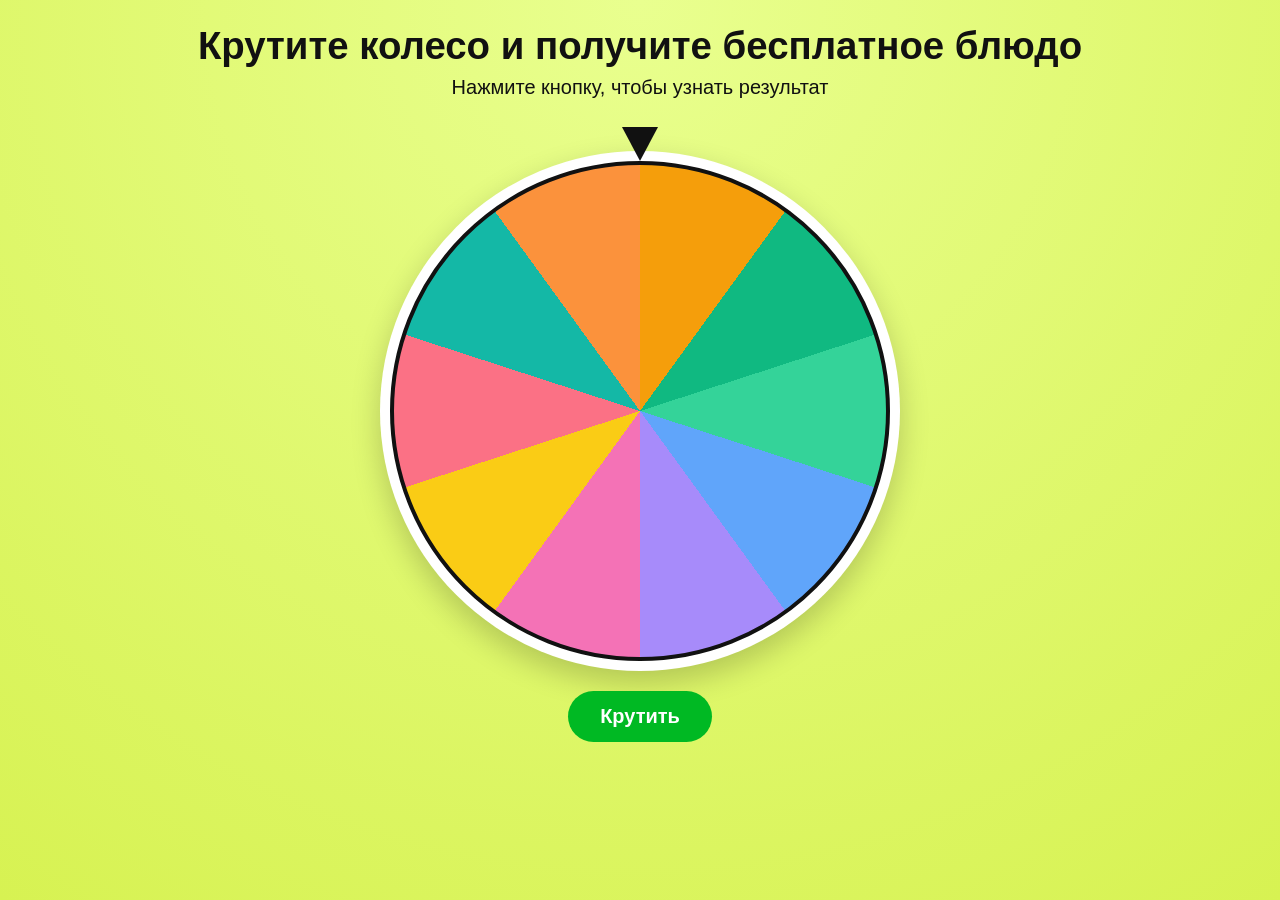
==== index.html @ 2bb1dfcd "Create single-page fortune wheel without phone step Made-with: Cursor" ====
<!DOCTYPE html>
<html lang="ru">
  <head>
    <meta charset="UTF-8" />
    <meta name="viewport" content="width=device-width, initial-scale=1.0" />
    <title>Колесо фортуны</title>
    <link rel="stylesheet" href="styles.css" />
  </head>
  <body>
    <main class="app">
      <h1>Крутите колесо и получите бесплатное блюдо</h1>
      <p class="subtitle">Нажмите кнопку, чтобы узнать результат</p>

      <section class="wheel-section">
        <div class="pointer" aria-hidden="true"></div>
        <div class="wheel-wrapper">
          <div id="wheel" class="wheel"></div>
        </div>
        <button id="spinButton" class="spin-button" type="button">
          Крутить
        </button>
      </section>

      <section id="resultCard" class="result hidden" aria-live="polite">
        <h2>Ваше блюдо:</h2>
        <p id="resultDish" class="dish-name"></p>
        <p id="resultRarity" class="rarity"></p>
      </section>
    </main>

    <script src="script.js"></script>
  </body>
</html>
---- styles.css ----
:root {
  --bg: #d7f252;
  --panel: #ffffff;
  --text: #111111;
  --accent: #00b923;
}

* {
  box-sizing: border-box;
}

body {
  margin: 0;
  min-height: 100vh;
  font-family: Arial, sans-serif;
  background: radial-gradient(circle at top, #e9ff8f, var(--bg));
  color: var(--text);
}

.app {
  max-width: 920px;
  margin: 0 auto;
  padding: 24px 16px 40px;
  text-align: center;
}

h1 {
  margin: 0 0 8px;
  font-size: clamp(24px, 3vw, 40px);
}

.subtitle {
  margin: 0 0 28px;
  font-size: clamp(15px, 2vw, 20px);
}

.wheel-section {
  position: relative;
}

.pointer {
  width: 0;
  height: 0;
  margin: 0 auto;
  border-left: 18px solid transparent;
  border-right: 18px solid transparent;
  border-top: 34px solid #111;
  position: relative;
  z-index: 2;
}

.wheel-wrapper {
  margin: -10px auto 0;
  width: min(80vw, 520px);
  height: min(80vw, 520px);
  border-radius: 50%;
  background: #fff;
  padding: 10px;
  box-shadow: 0 12px 30px rgba(0, 0, 0, 0.2);
}

.wheel {
  width: 100%;
  height: 100%;
  border-radius: 50%;
  border: 4px solid #111;
  transition: transform 5s cubic-bezier(0.2, 0.9, 0.2, 1);
  background: conic-gradient(
    #f59e0b 0deg 36deg,
    #10b981 36deg 72deg,
    #34d399 72deg 108deg,
    #60a5fa 108deg 144deg,
    #a78bfa 144deg 180deg,
    #f472b6 180deg 216deg,
    #facc15 216deg 252deg,
    #fb7185 252deg 288deg,
    #14b8a6 288deg 324deg,
    #fb923c 324deg 360deg
  );
}

.spin-button {
  margin-top: 20px;
  border: 0;
  border-radius: 999px;
  background: var(--accent);
  color: #fff;
  font-size: 20px;
  padding: 14px 32px;
  font-weight: 700;
  cursor: pointer;
}

.spin-button:disabled {
  opacity: 0.7;
  cursor: not-allowed;
}

.result {
  margin: 26px auto 0;
  max-width: 640px;
  background: var(--panel);
  border-radius: 18px;
  padding: 18px;
  box-shadow: 0 10px 24px rgba(0, 0, 0, 0.12);
}

.result h2 {
  margin: 0 0 6px;
}

.dish-name {
  margin: 0;
  font-size: clamp(18px, 2.2vw, 30px);
  font-weight: 700;
}

.rarity {
  margin: 8px 0 0;
  font-size: 16px;
}

.hidden {
  display: none;
}
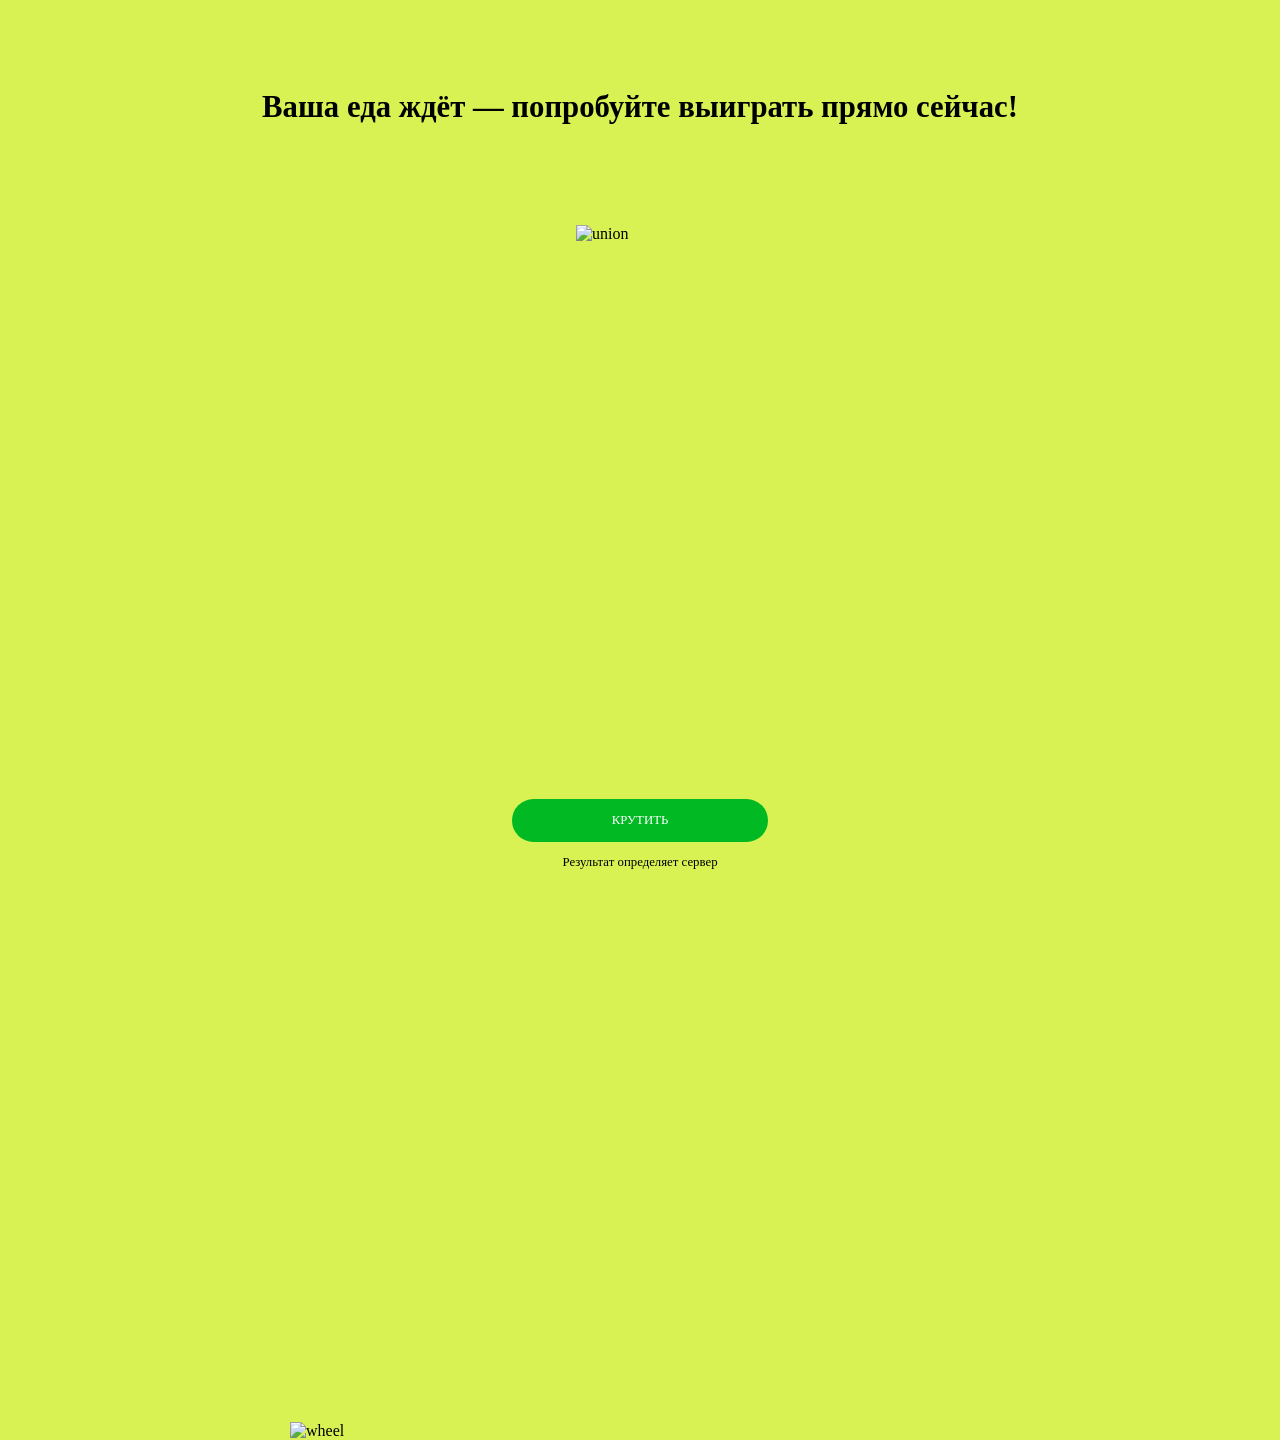
==== commit 2c6ed7ec: "Restore original wheel visuals and content Made-with: Cursor" ====
--- a/index.html
+++ b/index.html
@@ -1,32 +1,29 @@
 <!DOCTYPE html>
-<html lang="ru">
+<html lang="en">
   <head>
     <meta charset="UTF-8" />
     <meta name="viewport" content="width=device-width, initial-scale=1.0" />
-    <title>Колесо фортуны</title>
+    <title>Fortune</title>
     <link rel="stylesheet" href="styles.css" />
   </head>
-  <body>
-    <main class="app">
-      <h1>Крутите колесо и получите бесплатное блюдо</h1>
-      <p class="subtitle">Нажмите кнопку, чтобы узнать результат</p>
+  <body id="appRoot">
+    <section id="wheelScreen" class="screen screen-wheel">
+      <h2>Ваша еда ждёт — попробуйте выиграть прямо сейчас!</h2>
+      <img src="./img/wheel.webp" alt="wheel" class="wheel" id="wheel" />
+      <img src="./img/union.webp" alt="union" class="union" />
+      <input type="submit" value="КРУТИТЬ" id="spinButton" />
+      <p>Результат определяет сервер</p>
+      <div class="gradient"></div>
+    </section>
 
-      <section class="wheel-section">
-        <div class="pointer" aria-hidden="true"></div>
-        <div class="wheel-wrapper">
-          <div id="wheel" class="wheel"></div>
-        </div>
-        <button id="spinButton" class="spin-button" type="button">
-          Крутить
-        </button>
-      </section>
-
-      <section id="resultCard" class="result hidden" aria-live="polite">
-        <h2>Ваше блюдо:</h2>
-        <p id="resultDish" class="dish-name"></p>
-        <p id="resultRarity" class="rarity"></p>
-      </section>
-    </main>
+    <section id="resultScreen" class="screen screen-result hidden">
+      <h2 id="resultTitle">Ваше бесплатное блюдо: Паста с морепродуктами</h2>
+      <div class="bg"></div>
+      <img src="./img/1.webp" alt="img" class="food" id="resultFood" />
+      <img src="./img/message.webp" alt="message" class="message" />
+      <img src="./img/one.webp" alt="badge" class="badges" id="resultBadge" />
+      <div class="gradient result-gradient"></div>
+    </section>
 
     <script src="script.js"></script>
   </body>
--- a/styles.css
+++ b/styles.css
@@ -1,125 +1,295 @@
-:root {
-  --bg: #d7f252;
-  --panel: #ffffff;
-  --text: #111111;
-  --accent: #00b923;
-}
-
+@font-face {
+  font-family: "MuseoSansCyrl-500";
+  src: url("./font/MuseoSansCyrl-500.woff") format("woff");
+  font-weight: 500;
+  font-style: normal;
+  font-display: swap;
+}
+@font-face {
+  font-family: "MuseoSansCyrl-700";
+  src: url("./font/MuseoSansCyrl-700.woff") format("woff");
+  font-weight: 700;
+  font-style: normal;
+  font-display: swap;
+}
+@font-face {
+  font-family: "MuseoSansCyrl-900";
+  src: url("./font/MuseoSansCyrl-900.woff") format("woff");
+  font-weight: 900;
+  font-style: normal;
+  font-display: swap;
+}
 * {
+  margin: 0;
+  padding: 0;
   box-sizing: border-box;
-}
-
+  font-family: "MuseoSansCyrl-500";
+}
 body {
-  margin: 0;
-  min-height: 100vh;
-  font-family: Arial, sans-serif;
-  background: radial-gradient(circle at top, #e9ff8f, var(--bg));
-  color: var(--text);
-}
-
-.app {
-  max-width: 920px;
-  margin: 0 auto;
-  padding: 24px 16px 40px;
-  text-align: center;
-}
-
-h1 {
-  margin: 0 0 8px;
-  font-size: clamp(24px, 3vw, 40px);
-}
-
-.subtitle {
-  margin: 0 0 28px;
-  font-size: clamp(15px, 2vw, 20px);
-}
-
-.wheel-section {
-  position: relative;
-}
-
-.pointer {
-  width: 0;
-  height: 0;
-  margin: 0 auto;
-  border-left: 18px solid transparent;
-  border-right: 18px solid transparent;
-  border-top: 34px solid #111;
-  position: relative;
-  z-index: 2;
-}
-
-.wheel-wrapper {
-  margin: -10px auto 0;
-  width: min(80vw, 520px);
-  height: min(80vw, 520px);
-  border-radius: 50%;
-  background: #fff;
-  padding: 10px;
-  box-shadow: 0 12px 30px rgba(0, 0, 0, 0.2);
-}
-
-.wheel {
+  width: 100vw;
+  height: 100vh;
+  background-color: #d7f252;
+  background-image: none;
+  overflow: hidden;
+}
+h2 {
+  font-family: "MuseoSansCyrl-900";
+  font-size: 2.4vw;
+  font-weight: 900;
+  color: #000;
+}
+.screen {
   width: 100%;
   height: 100%;
-  border-radius: 50%;
-  border: 4px solid #111;
-  transition: transform 5s cubic-bezier(0.2, 0.9, 0.2, 1);
-  background: conic-gradient(
-    #f59e0b 0deg 36deg,
-    #10b981 36deg 72deg,
-    #34d399 72deg 108deg,
-    #60a5fa 108deg 144deg,
-    #a78bfa 144deg 180deg,
-    #f472b6 180deg 216deg,
-    #facc15 216deg 252deg,
-    #fb7185 252deg 288deg,
-    #14b8a6 288deg 324deg,
-    #fb923c 324deg 360deg
-  );
-}
-
-.spin-button {
-  margin-top: 20px;
-  border: 0;
-  border-radius: 999px;
-  background: var(--accent);
+  position: relative;
+}
+.hidden {
+  display: none !important;
+}
+
+/* Wheel screen (former index2) */
+.screen-wheel {
+  display: flex;
+  flex-direction: column;
+  align-items: center;
+  justify-content: space-around;
+}
+.screen-wheel .wheel {
+  width: 700px;
+  position: absolute;
+  bottom: -60%;
+  transition: transform 6s cubic-bezier(0.25, 0.46, 0.45, 0.94);
+}
+.screen-wheel .gradient {
+  width: 100%;
+  height: 20%;
+  position: absolute;
+  bottom: -10%;
+  background: linear-gradient(#d7f25200, #d7f252, #d7f252);
+  z-index: 10;
+}
+.screen-wheel .union {
+  width: 10%;
+  position: absolute;
+  top: 25%;
+  left: 50%;
+  transform: translateX(-50%);
+}
+.screen-wheel h2 {
+  position: absolute;
+  top: 10%;
+}
+.screen-wheel input[type="submit"] {
+  position: absolute;
+  bottom: 5%;
+  z-index: 100;
+  width: 20%;
+  margin-bottom: 1vw;
+  border: none;
+  outline: none;
+  border-radius: 10vw;
+  padding: 1.1vw 2vw;
+  background-color: #00b923;
+  font-family: "MuseoSansCyrl-500";
+  font-size: 1vw;
+  font-weight: 500;
   color: #fff;
-  font-size: 20px;
-  padding: 14px 32px;
-  font-weight: 700;
+  text-transform: uppercase;
+  transition: 0.3s ease-in-out;
+}
+.screen-wheel input[type="submit"]:hover {
   cursor: pointer;
-}
-
-.spin-button:disabled {
-  opacity: 0.7;
-  cursor: not-allowed;
-}
-
-.result {
-  margin: 26px auto 0;
-  max-width: 640px;
-  background: var(--panel);
-  border-radius: 18px;
-  padding: 18px;
-  box-shadow: 0 10px 24px rgba(0, 0, 0, 0.12);
-}
-
-.result h2 {
-  margin: 0 0 6px;
-}
-
-.dish-name {
-  margin: 0;
-  font-size: clamp(18px, 2.2vw, 30px);
-  font-weight: 700;
-}
-
-.rarity {
-  margin: 8px 0 0;
-  font-size: 16px;
-}
-
-.hidden {
-  display: none;
-}
+  scale: 1.01;
+}
+.screen-wheel input[type="submit"]:disabled {
+  opacity: 0.75;
+  cursor: default;
+}
+.screen-wheel p {
+  position: absolute;
+  top: 95%;
+  text-align: center;
+  z-index: 1000;
+  font-size: 1vw;
+}
+
+/* Result screen (former index3) */
+.screen-result {
+  display: flex;
+  flex-direction: column;
+  align-items: center;
+  justify-content: space-between;
+}
+.screen-result .gradient {
+  width: 100%;
+  height: 20%;
+  position: absolute;
+  bottom: -10%;
+  background: linear-gradient(#ffffff00, #ffffff, #ffffff);
+  z-index: 10;
+}
+.screen-result .food {
+  max-width: 320px;
+  position: relative;
+  top: -6vw;
+  animation: scale 0.7s ease-in-out;
+}
+@keyframes scale {
+  from {
+    scale: 0;
+  }
+  to {
+    scale: 100%;
+  }
+}
+.screen-result .bg {
+  background-image: url(./img/bg3.webp);
+  background-repeat: no-repeat;
+  background-size: cover;
+  background-position: center;
+  position: fixed;
+  top: -65vh;
+  left: -25vw;
+  width: 150vw;
+  height: 250vh;
+  z-index: -1;
+  animation: rotate 25s linear infinite;
+  transform-origin: center center;
+}
+@keyframes rotate {
+  from {
+    rotate: 0deg;
+  }
+  to {
+    rotate: 360deg;
+  }
+}
+.screen-result h2 {
+  width: 80%;
+  font-size: 2.2vw;
+  text-align: center;
+  position: relative;
+  top: 3vw;
+  z-index: 1;
+}
+.screen-result .message {
+  width: 13vw;
+  position: absolute;
+  top: 73%;
+  left: 30%;
+}
+.screen-result .badges {
+  width: 8vw;
+  position: absolute;
+  top: 29%;
+  left: 58%;
+  animation: badge 5s ease-in-out infinite;
+}
+@keyframes badge {
+  0% {
+    rotate: 0;
+  }
+  20% {
+    rotate: 4deg;
+  }
+  40% {
+    rotate: -4deg;
+  }
+  60% {
+    rotate: 4deg;
+  }
+  80% {
+    rotate: -4deg;
+  }
+  100% {
+    rotate: 0;
+  }
+}
+
+@media (max-width: 960px) {
+  .screen-wheel .wheel {
+    width: 80%;
+    bottom: 17%;
+  }
+  .screen-wheel p {
+    font-size: 2vw;
+  }
+  .screen-result .bg {
+    top: -70vh;
+    left: -30vw;
+  }
+  .screen-result .food {
+    width: 80%;
+    top: -20%;
+  }
+  .screen-result h2 {
+    font-size: 4vw;
+  }
+  .screen-result .message {
+    width: 30vw;
+    top: 70%;
+    left: 10%;
+  }
+  .screen-result .badges {
+    width: 15vw;
+    top: 37%;
+    left: 63%;
+  }
+}
+
+@media (max-width: 480px) {
+  .screen-wheel h2 {
+    top: 7%;
+    width: 90%;
+    font-size: 7vw;
+  }
+  .screen-wheel .wheel {
+    width: 200%;
+    bottom: -62%;
+  }
+  .screen-wheel .union {
+    width: 20%;
+    top: 30%;
+  }
+  .screen-wheel .gradient {
+    height: 40%;
+    bottom: 0;
+    background: linear-gradient(#d7f25200, #d7f252);
+  }
+  .screen-wheel input[type="submit"] {
+    bottom: 5%;
+    width: 90%;
+    padding: 5vw;
+    font-size: 5vw;
+  }
+  .screen-wheel p {
+    width: 95%;
+    top: 95%;
+    font-size: 4vw;
+  }
+
+  .screen-result h2 {
+    top: 7vh;
+    font-size: 6vw;
+  }
+  .screen-result .bg {
+    width: 300vw;
+    height: 200vh;
+    top: -40vh;
+    left: -100vw;
+  }
+  .screen-result .food {
+    top: -15%;
+    max-width: 75%;
+  }
+  .screen-result .message {
+    width: 40vw;
+    top: 80%;
+    left: 10%;
+  }
+  .screen-result .badges {
+    width: 27vw;
+    top: 35%;
+    left: 65%;
+  }
+}
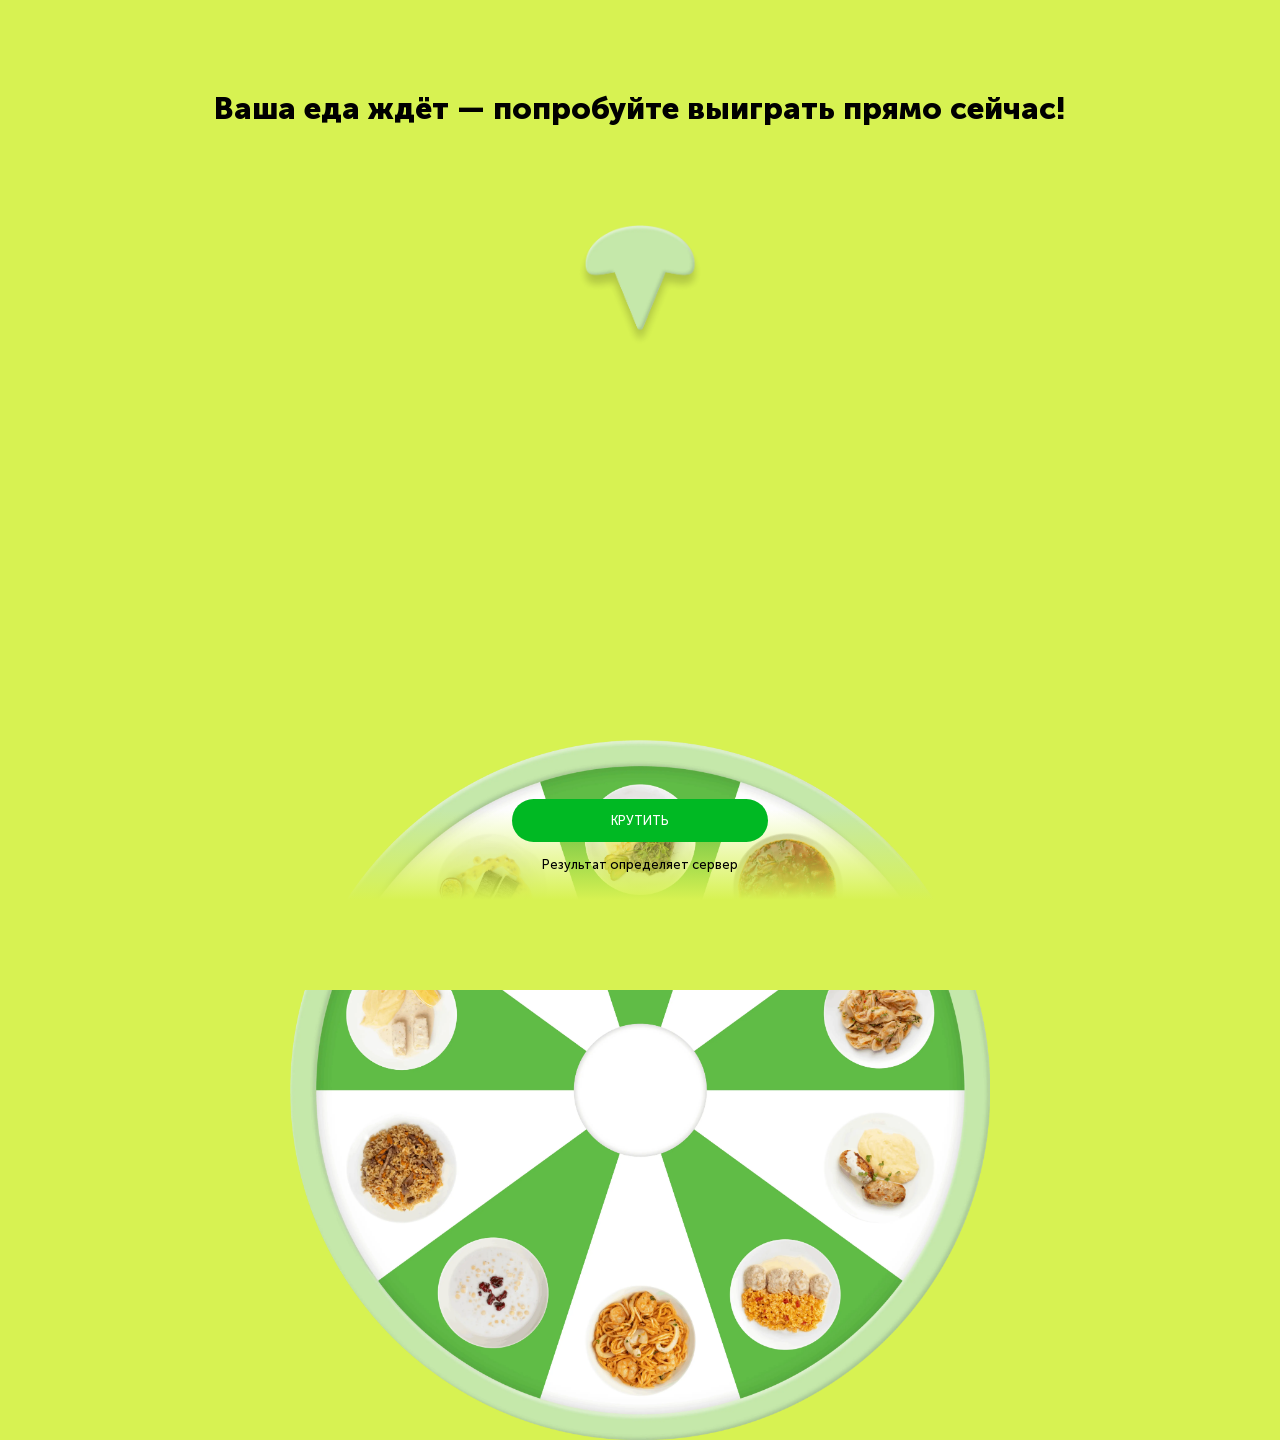
==== commit 28cbb769: "Use original gh-pages wheel/result code and remove data persistence Made-with: Cursor" ====
--- a/index.html
+++ b/index.html
@@ -1,30 +1,20 @@
 <!DOCTYPE html>
 <html lang="en">
-  <head>
-    <meta charset="UTF-8" />
-    <meta name="viewport" content="width=device-width, initial-scale=1.0" />
+<head>
+    <meta charset="UTF-8">
+    <meta name="viewport" content="width=device-width, initial-scale=1.0">
     <title>Fortune</title>
-    <link rel="stylesheet" href="styles.css" />
-  </head>
-  <body id="appRoot">
-    <section id="wheelScreen" class="screen screen-wheel">
-      <h2>Ваша еда ждёт — попробуйте выиграть прямо сейчас!</h2>
-      <img src="./img/wheel.webp" alt="wheel" class="wheel" id="wheel" />
-      <img src="./img/union.webp" alt="union" class="union" />
-      <input type="submit" value="КРУТИТЬ" id="spinButton" />
-      <p>Результат определяет сервер</p>
-      <div class="gradient"></div>
-    </section>
+    <link rel="stylesheet" href="style.css">
+    <link rel="stylesheet" href="style2.css">
+</head>
+<body>
+    <h2>Ваша еда ждёт — попробуйте выиграть прямо сейчас!</h2>
+    <img src="./img/wheel.webp" alt="wheel" class="wheel" id="wheel">
+    <img src="./img/union.webp" alt="union" class="union">
+    <input type="submit" value="КРУТИТЬ" id="spinButton">
+    <p>Результат определяет сервер</p>
+    <div class="gradient"></div>
+    <script src="script2.js"></script>
+</body>
 
-    <section id="resultScreen" class="screen screen-result hidden">
-      <h2 id="resultTitle">Ваше бесплатное блюдо: Паста с морепродуктами</h2>
-      <div class="bg"></div>
-      <img src="./img/1.webp" alt="img" class="food" id="resultFood" />
-      <img src="./img/message.webp" alt="message" class="message" />
-      <img src="./img/one.webp" alt="badge" class="badges" id="resultBadge" />
-      <div class="gradient result-gradient"></div>
-    </section>
-
-    <script src="script.js"></script>
-  </body>
 </html>
--- a/style.css
+++ b/style.css
@@ -0,0 +1,281 @@
+@font-face {
+  font-family: "MuseoSansCyrl-500";
+  src: url("./font/MuseoSansCyrl-500.woff") format("woff");
+  font-weight: 500;
+  font-style: normal;
+  font-display: swap;
+}
+@font-face {
+  font-family: "MuseoSansCyrl-700";
+  src: url("./font/MuseoSansCyrl-700.woff") format("woff");
+  font-weight: 700;
+  font-style: normal;
+  font-display: swap;
+}
+@font-face {
+  font-family: "MuseoSansCyrl-900";
+  src: url("./font/MuseoSansCyrl-900.woff") format("woff");
+  font-weight: 900;
+  font-style: normal;
+  font-display: swap;
+}
+* {
+  margin: 0;
+  padding: 0;
+  box-sizing: border-box;
+  font-family: "MuseoSansCyrl-500";
+}
+body {
+  width: 100vw;
+  height: 100vh;
+  background-color: #d7f252;
+  background-image: url(./img/bg.webp);
+  background-repeat: no-repeat;
+  background-size: cover;
+  background-position: center;
+  display: flex;
+  flex-direction: column;
+  align-items: center;
+  justify-content: center;
+  overflow: hidden;
+}
+h2 {
+  font-family: "MuseoSansCyrl-900";
+  font-size: 2.4vw;
+  font-weight: 900;
+  color: #000;
+  margin-bottom: 5vw;
+}
+.container {
+  width: 55vw;
+  height: 67vh;
+  background-color: #fff;
+  background-image: url(./img/container.webp);
+  background-repeat: no-repeat;
+  background-size: 95%;
+  background-position: right bottom;
+  border-radius: 2vw;
+  padding: 5vw;
+  position: relative;
+  top: -2.2vw;
+  overflow: hidden;
+}
+.text {
+  width: 100%;
+  height: 100%;
+  display: flex;
+  flex-direction: column;
+  align-items: flex-start;
+  justify-content: center;
+}
+p {
+  width: 50%;
+  font-family: "MuseoSansCyrl-500";
+  font-size: 1.35vw;
+  font-weight: 500;
+  color: #000;
+  margin-bottom: 1vw;
+  position: relative;
+  top: -2vw;
+  line-height: 1.5vw;
+}
+form {
+  width: 100%;
+  height: 30%;
+  display: flex;
+  flex-direction: column;
+  align-items: flex-start;
+  justify-content: center;
+  position: relative;
+  top: 1vw;
+}
+input[type="tel"] {
+  width: 43%;
+  margin-bottom: 1vw;
+  border: none;
+  outline: none;
+  border-radius: 10vw;
+  padding: 1.1vw 2vw;
+  background-color: #f3f3f3;
+  font-family: "MuseoSansCyrl-500";
+  font-size: 1vw;
+  font-weight: 500;
+  color: #000;
+  border: 0.1vw solid transparent;
+}
+input[type="submit"] {
+  width: 43%;
+  margin-bottom: 1vw;
+  border: none;
+  outline: none;
+  border-radius: 10vw;
+  padding: 1.1vw 2vw;
+  background-color: #00b923;
+  font-family: "MuseoSansCyrl-500";
+  font-size: 1vw;
+  font-weight: 500;
+  color: #fff;
+  text-transform: uppercase;
+  transition: 0.3s ease-in-out;
+}
+input[type="submit"]:hover {
+    cursor: pointer;
+    scale: 1.01;
+}
+a {
+  font-family: "MuseoSansCyrl-500";
+  font-size: 0.9vw;
+  font-weight: 500;
+  color: #a5a5a5;
+  margin-bottom: 0.8vw;
+  position: relative;
+  bottom: -5vw;
+  text-underline-offset: 0.3vw;
+}
+.hidden {
+  display: none;
+}
+.block {
+  display: block;
+}
+.form-input.error {
+  border: 0.1vw solid #ff000021;
+}
+.toast-container {
+  position: fixed;
+  top: 50%;
+  left: 50%;
+  transform: translate(-50%, -50%);
+  z-index: 100;
+}
+.toast {
+  background: white;
+  border-radius: 1vw;
+  padding: 1vw;
+  margin-bottom: 1vw;
+  box-shadow: 0 0 1vw rgba(0, 0, 0, 0.1);
+  transform: translateY(-100px);
+  opacity: 0;
+  transition: all 0.3s ease;
+  max-width: 400px;
+  font-family: "MuseoSansCyrl-500";
+  font-size: 0.9vw;
+  font-weight: 500;
+  color: #000;
+  text-align: center;
+}
+.toast.show {
+  transform: translateY(0);
+  opacity: 1;
+}
+.toast.error {
+  background: #000000;
+}
+.toast-title {
+  font-weight: 700;
+  color: #ffffff;
+  margin-bottom: 1vw;
+}
+.toast.error .toast-title {
+  color: #ffffff;
+}
+.toast-description {
+  color: #ffffff;
+}
+.toast.error .toast-description {
+  color: #ffffff;
+}
+@media (max-width: 960px) {
+  body {
+     background-image: none;
+  }
+    h2 {
+        font-size: 3vw;
+    }
+    .container {
+        background-image: url(./img/container-adaptive.webp);
+        background-size: cover;
+        background-position: 70% 70%;
+    }
+    .text {
+        width: 100%;
+        align-items: center;
+        text-align: center;
+        position: relative;
+        top: -10vw;
+    }
+    form {
+        width: 100%;
+        align-items: center;
+    }
+    p {
+        width: 70%;
+        font-size: 1.8vw;
+        line-height: 2vw;
+    }
+    a {
+        font-size: 1.3vw;
+    }
+    input[type="tel"],
+    input[type="submit"] {
+        width: 70%;
+        margin-bottom: 2vw;
+        padding: 2vw;
+        font-size: 2vw;
+    }
+    .toast {
+        font-size: 1.5vw;
+    }
+}
+@media (max-width: 480px) {
+    body {
+      background-image: none;
+    }
+    h2 {
+        width: 80%;
+        font-size: 7vw;
+        text-align: center;
+        margin-bottom: 10vw;
+    }
+    .container {
+        width: 80vw;
+        height: 75vh;
+        background-image: url(./img/container-adaptive.webp);
+        background-position: 70% 70%;
+        padding: 5vw;
+    }
+    .text {
+        width: 100%;
+        align-items: center;
+        text-align: left;
+        position: relative;
+        top: -15vw;
+    }
+    form {
+        width: 100%;
+        align-items: center;
+    }
+    p {
+        width: 90%;
+        font-size: 4vw;
+        line-height: 4vw;
+        top: -6vw;
+    }
+    a {
+        width: 50%;
+        font-size: 3vw;
+        text-align: center;
+        margin-bottom: 2vw;
+    }
+    input[type="tel"],
+    input[type="submit"] {
+        width: 95%;
+        margin-bottom: 4vw;
+        padding: 4vw;
+        font-size: 3.5vw;
+    }
+    .toast {
+        width: 90vw;
+        font-size: 5vw;
+    }
+}
--- a/style2.css
+++ b/style2.css
@@ -0,0 +1,90 @@
+body {
+  background-color: #d7f252;
+  background-image: none;
+  overflow: hidden !important;
+  width: 100vw;
+  height: 100vh;
+  display: flex;
+  flex-direction: column;
+  align-items: center;
+  justify-content: space-around;
+}
+.wheel {
+  width: 700px;
+  position: absolute;
+  bottom: -60%;
+  transition: transform 6s cubic-bezier(0.25, 0.46, 0.45, 0.94);
+}
+.gradient {
+  width: 100%;
+  height: 20%;
+  position: absolute;
+  bottom: -10%;
+  background: linear-gradient(#d7f25200, #d7f252, #d7f252);
+  z-index: 10;
+}
+.union {
+  width: 10%;
+  position: absolute;
+  top: 25%;
+  left: 50%;
+  transform: translateX(-50%);
+}
+h2 {
+  position: absolute;
+  top: 10%;
+}
+input[type="submit"] {
+  position: absolute;
+  bottom: 5%;
+  z-index: 100;
+  width: 20%;
+}
+p {
+  position: absolute;
+  top: 95%;
+  text-align: center;
+  z-index: 1000;
+  font-size: 1vw;
+}
+@media (max-width: 960px) {
+  .wheel {
+    width: 80%;
+    bottom: 17%;
+  }
+  p {
+  font-size: 2vw;
+}
+}
+@media (max-width: 480px) {
+  h2 {
+    top: 7%;
+    width: 90%;
+    font-size: 7vw;
+  }
+  .wheel {
+    width: 200%;
+    bottom: -62%;
+  }
+  .union {
+    width: 20%;
+    top: 30%;
+  }
+  .gradient {
+    height: 40%;
+    bottom: 0;
+    background: linear-gradient(#d7f25200, #d7f252);
+  }
+  input[type="submit"] {
+    bottom: 5%;
+    width: 90%;
+    padding: 5vw;
+    font-size: 5vw;
+  }
+  p {
+    width: 95%;
+    top: 95%;
+    font-size: 4vw;
+  }
+
+}
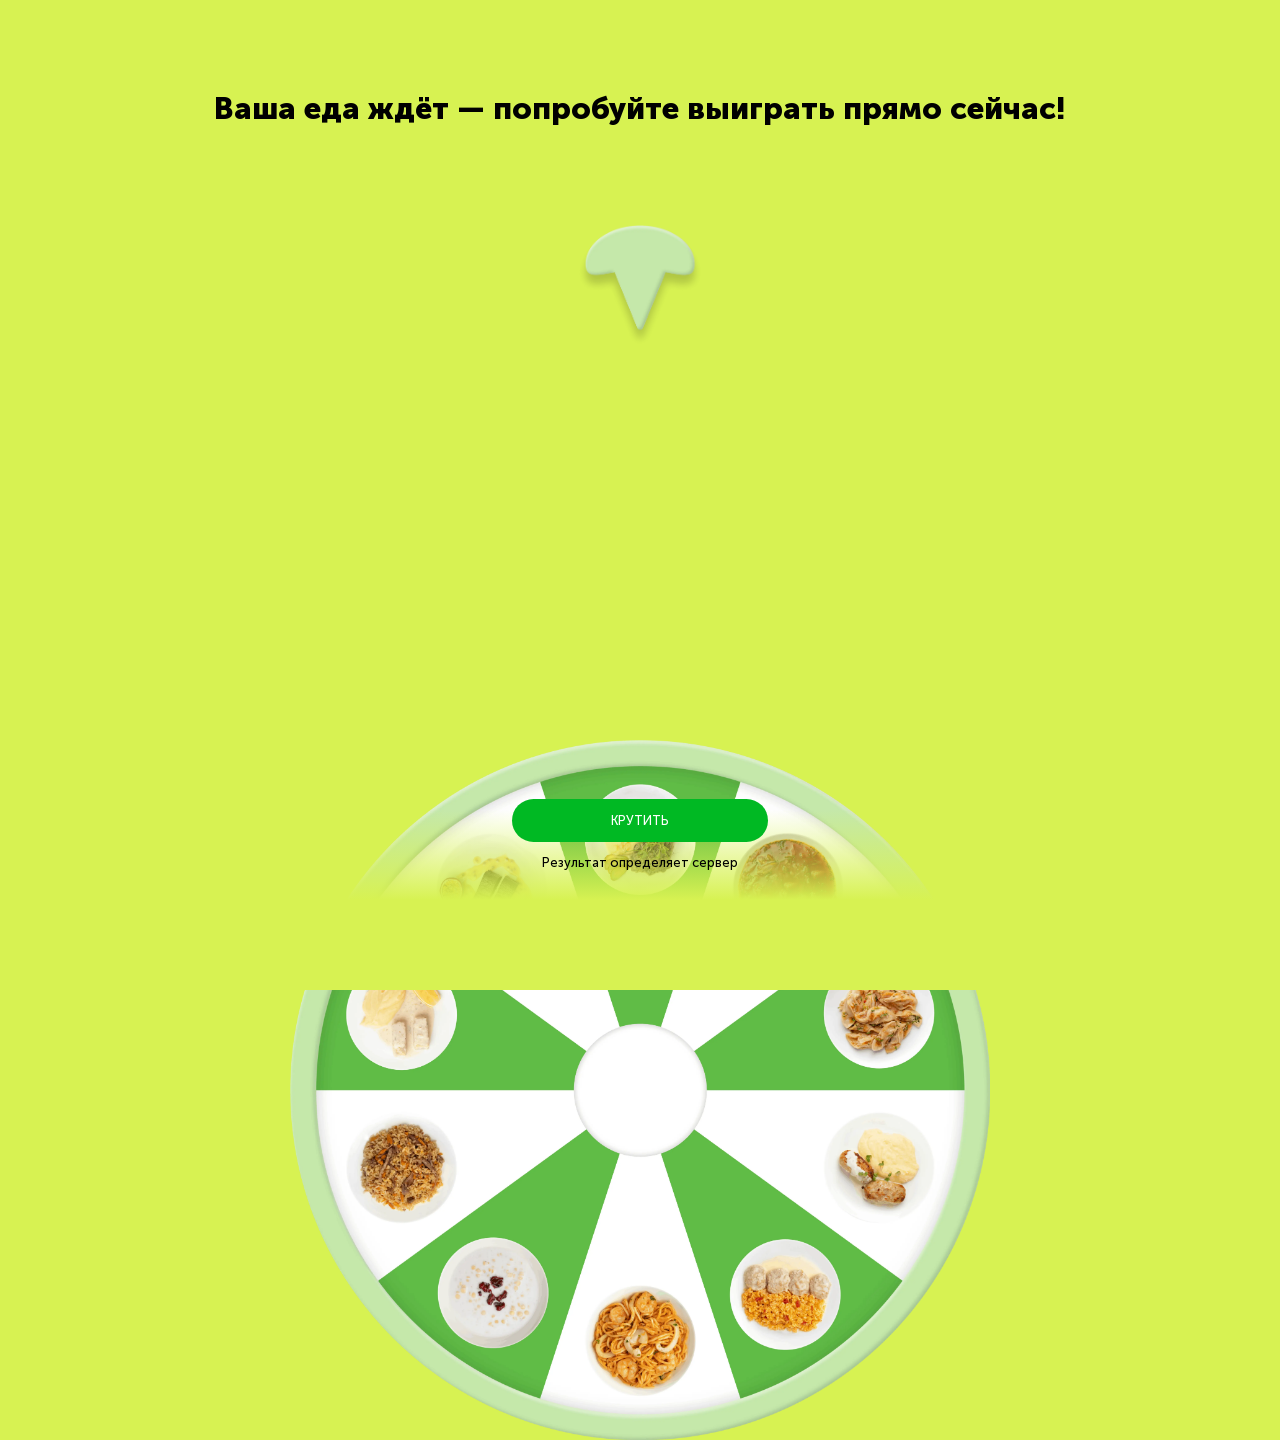
==== commit 434104a0: "Merge project into single HTML CSS and JS Made-with: Cursor" ====
--- a/index.html
+++ b/index.html
@@ -5,16 +5,27 @@
     <meta name="viewport" content="width=device-width, initial-scale=1.0">
     <title>Fortune</title>
     <link rel="stylesheet" href="style.css">
-    <link rel="stylesheet" href="style2.css">
 </head>
 <body>
-    <h2>Ваша еда ждёт — попробуйте выиграть прямо сейчас!</h2>
-    <img src="./img/wheel.webp" alt="wheel" class="wheel" id="wheel">
-    <img src="./img/union.webp" alt="union" class="union">
-    <input type="submit" value="КРУТИТЬ" id="spinButton">
-    <p>Результат определяет сервер</p>
-    <div class="gradient"></div>
-    <script src="script2.js"></script>
+    <section id="wheelScreen" class="screen wheel-screen">
+      <h2>Ваша еда ждёт — попробуйте выиграть прямо сейчас!</h2>
+      <img src="./img/wheel.webp" alt="wheel" class="wheel" id="wheel">
+      <img src="./img/union.webp" alt="union" class="union">
+      <input type="submit" value="КРУТИТЬ" id="spinButton">
+      <p>Результат определяет сервер</p>
+      <div class="gradient"></div>
+    </section>
+
+    <section id="resultScreen" class="screen result-screen hidden">
+      <h2 id="resultTitle">Ваше бесплатное блюдо: Паста с морепродуктами</h2>
+      <div class="bg"></div>
+      <img src="./img/1.webp" alt="img" class="food" id="resultFood">
+      <img src="./img/message.webp" alt="message" class="message">
+      <img src="./img/one.webp" alt="badge" class="badges" id="resultBadge">
+      <div class="gradient"></div>
+    </section>
+
+    <script src="script.js"></script>
 </body>
 
 </html>
--- a/style.css
+++ b/style.css
@@ -29,82 +29,60 @@
   width: 100vw;
   height: 100vh;
   background-color: #d7f252;
-  background-image: url(./img/bg.webp);
-  background-repeat: no-repeat;
-  background-size: cover;
-  background-position: center;
+  background-image: none;
+  overflow: hidden;
+}
+.screen {
+  width: 100%;
+  height: 100%;
+  position: relative;
+}
+.hidden {
+  display: none !important;
+}
+
+.wheel-screen {
   display: flex;
   flex-direction: column;
   align-items: center;
-  justify-content: center;
-  overflow: hidden;
-}
-h2 {
+  justify-content: space-around;
+}
+.wheel-screen .wheel {
+  width: 700px;
+  position: absolute;
+  bottom: -60%;
+  transition: transform 6s cubic-bezier(0.25, 0.46, 0.45, 0.94);
+}
+.wheel-screen .gradient {
+  width: 100%;
+  height: 20%;
+  position: absolute;
+  bottom: -10%;
+  background: linear-gradient(#d7f25200, #d7f252, #d7f252);
+  z-index: 10;
+}
+.wheel-screen .union {
+  width: 10%;
+  position: absolute;
+  top: 25%;
+  left: 50%;
+  transform: translateX(-50%);
+}
+.wheel-screen h2 {
+  width: auto;
   font-family: "MuseoSansCyrl-900";
   font-size: 2.4vw;
   font-weight: 900;
   color: #000;
-  margin-bottom: 5vw;
-}
-.container {
-  width: 55vw;
-  height: 67vh;
-  background-color: #fff;
-  background-image: url(./img/container.webp);
-  background-repeat: no-repeat;
-  background-size: 95%;
-  background-position: right bottom;
-  border-radius: 2vw;
-  padding: 5vw;
-  position: relative;
-  top: -2.2vw;
-  overflow: hidden;
-}
-.text {
-  width: 100%;
-  height: 100%;
-  display: flex;
-  flex-direction: column;
-  align-items: flex-start;
-  justify-content: center;
-}
-p {
-  width: 50%;
-  font-family: "MuseoSansCyrl-500";
-  font-size: 1.35vw;
-  font-weight: 500;
-  color: #000;
-  margin-bottom: 1vw;
-  position: relative;
-  top: -2vw;
-  line-height: 1.5vw;
-}
-form {
-  width: 100%;
-  height: 30%;
-  display: flex;
-  flex-direction: column;
-  align-items: flex-start;
-  justify-content: center;
-  position: relative;
-  top: 1vw;
-}
-input[type="tel"] {
-  width: 43%;
-  margin-bottom: 1vw;
-  border: none;
-  outline: none;
-  border-radius: 10vw;
-  padding: 1.1vw 2vw;
-  background-color: #f3f3f3;
-  font-family: "MuseoSansCyrl-500";
-  font-size: 1vw;
-  font-weight: 500;
-  color: #000;
-  border: 0.1vw solid transparent;
-}
-input[type="submit"] {
-  width: 43%;
+  margin-bottom: 0;
+  position: absolute;
+  top: 10%;
+}
+.wheel-screen input[type="submit"] {
+  position: absolute;
+  bottom: 5%;
+  z-index: 100;
+  width: 20%;
   margin-bottom: 1vw;
   border: none;
   outline: none;
@@ -116,166 +94,202 @@
   font-weight: 500;
   color: #fff;
   text-transform: uppercase;
-  transition: 0.3s ease-in-out;
-}
-input[type="submit"]:hover {
-    cursor: pointer;
-    scale: 1.01;
-}
-a {
-  font-family: "MuseoSansCyrl-500";
-  font-size: 0.9vw;
-  font-weight: 500;
-  color: #a5a5a5;
-  margin-bottom: 0.8vw;
+  transition: .3s ease-in-out;
+}
+.wheel-screen input[type="submit"]:hover {
+  cursor: pointer;
+  scale: 1.01;
+}
+.wheel-screen p {
+  width: auto;
+  position: absolute;
+  top: 95%;
+  text-align: center;
+  z-index: 1000;
+  font-size: 1vw;
+  color: #000;
+}
+
+.result-screen {
+  display: flex;
+  flex-direction: column;
+  align-items: center;
+  justify-content: space-between;
+}
+.result-screen .gradient {
+  width: 100%;
+  height: 20%;
+  position: absolute;
+  bottom: -10%;
+  background: linear-gradient(#ffffff00, #FFFFFF, #FFFFFF);
+  z-index: 10;
+}
+.result-screen .food {
+  max-width: 320px;
   position: relative;
-  bottom: -5vw;
-  text-underline-offset: 0.3vw;
-}
-.hidden {
-  display: none;
-}
-.block {
-  display: block;
-}
-.form-input.error {
-  border: 0.1vw solid #ff000021;
-}
-.toast-container {
+  top: -6vw;
+  animation: scale .7s ease-in-out;
+}
+@keyframes scale {
+  from {
+    scale: 0;
+  }
+  to {
+    scale: 100%;
+  }
+}
+.result-screen .bg {
+  background-image: url(./img/bg3.webp);
+  background-repeat: no-repeat;
+  background-size: cover;
+  background-position: center;
   position: fixed;
-  top: 50%;
-  left: 50%;
-  transform: translate(-50%, -50%);
-  z-index: 100;
-}
-.toast {
-  background: white;
-  border-radius: 1vw;
-  padding: 1vw;
-  margin-bottom: 1vw;
-  box-shadow: 0 0 1vw rgba(0, 0, 0, 0.1);
-  transform: translateY(-100px);
-  opacity: 0;
-  transition: all 0.3s ease;
-  max-width: 400px;
-  font-family: "MuseoSansCyrl-500";
-  font-size: 0.9vw;
-  font-weight: 500;
+  top: -65vh;
+  left: -25vw;
+  width: 150vw;
+  height: 250vh;
+  z-index: -1;
+  animation: rotate 25s linear infinite;
+  transform-origin: center center;
+}
+@keyframes rotate {
+  from {
+    rotate: 0deg;
+  }
+  to {
+    rotate: 360deg;
+  }
+}
+.result-screen h2 {
+  width: 80%;
+  font-family: "MuseoSansCyrl-900";
+  font-size: 2.2vw;
+  font-weight: 900;
   color: #000;
   text-align: center;
-}
-.toast.show {
-  transform: translateY(0);
-  opacity: 1;
-}
-.toast.error {
-  background: #000000;
-}
-.toast-title {
-  font-weight: 700;
-  color: #ffffff;
-  margin-bottom: 1vw;
-}
-.toast.error .toast-title {
-  color: #ffffff;
-}
-.toast-description {
-  color: #ffffff;
-}
-.toast.error .toast-description {
-  color: #ffffff;
-}
+  position: relative;
+  top: 3vw;
+  z-index: 1;
+  margin-bottom: 0;
+}
+.result-screen .message {
+  width: 13vw;
+  position: absolute;
+  top: 73%;
+  left: 30%;
+}
+.result-screen .badges {
+  width: 8vw;
+  position: absolute;
+  top: 29%;
+  left: 58%;
+  animation: badge 5s ease-in-out infinite;
+}
+@keyframes badge {
+  0% {
+    rotate: 0;
+  }
+  20% {
+    rotate: 4deg;
+  }
+  40% {
+    rotate: -4deg;
+  }
+  60% {
+    rotate: 4deg;
+  }
+  80% {
+    rotate: -4deg;
+  }
+  100% {
+    rotate: 0;
+  }
+}
+
 @media (max-width: 960px) {
-  body {
-     background-image: none;
-  }
-    h2 {
-        font-size: 3vw;
-    }
-    .container {
-        background-image: url(./img/container-adaptive.webp);
-        background-size: cover;
-        background-position: 70% 70%;
-    }
-    .text {
-        width: 100%;
-        align-items: center;
-        text-align: center;
-        position: relative;
-        top: -10vw;
-    }
-    form {
-        width: 100%;
-        align-items: center;
-    }
-    p {
-        width: 70%;
-        font-size: 1.8vw;
-        line-height: 2vw;
-    }
-    a {
-        font-size: 1.3vw;
-    }
-    input[type="tel"],
-    input[type="submit"] {
-        width: 70%;
-        margin-bottom: 2vw;
-        padding: 2vw;
-        font-size: 2vw;
-    }
-    .toast {
-        font-size: 1.5vw;
-    }
+  .wheel-screen .wheel {
+    width: 80%;
+    bottom: 17%;
+  }
+  .wheel-screen p {
+    font-size: 2vw;
+  }
+
+  .result-screen .bg {
+    top: -70vh;
+    left: -30vw;
+  }
+  .result-screen .food {
+    width: 80%;
+    top: -20%;
+  }
+  .result-screen h2 {
+    font-size: 4vw;
+  }
+  .result-screen .message {
+    width: 30vw;
+    top: 70%;
+    left: 10%;
+  }
+  .result-screen .badges {
+    width: 15vw;
+    top: 37%;
+    left: 63%;
+  }
 }
 @media (max-width: 480px) {
-    body {
-      background-image: none;
-    }
-    h2 {
-        width: 80%;
-        font-size: 7vw;
-        text-align: center;
-        margin-bottom: 10vw;
-    }
-    .container {
-        width: 80vw;
-        height: 75vh;
-        background-image: url(./img/container-adaptive.webp);
-        background-position: 70% 70%;
-        padding: 5vw;
-    }
-    .text {
-        width: 100%;
-        align-items: center;
-        text-align: left;
-        position: relative;
-        top: -15vw;
-    }
-    form {
-        width: 100%;
-        align-items: center;
-    }
-    p {
-        width: 90%;
-        font-size: 4vw;
-        line-height: 4vw;
-        top: -6vw;
-    }
-    a {
-        width: 50%;
-        font-size: 3vw;
-        text-align: center;
-        margin-bottom: 2vw;
-    }
-    input[type="tel"],
-    input[type="submit"] {
-        width: 95%;
-        margin-bottom: 4vw;
-        padding: 4vw;
-        font-size: 3.5vw;
-    }
-    .toast {
-        width: 90vw;
-        font-size: 5vw;
-    }
-}
+  .wheel-screen h2 {
+    top: 7%;
+    width: 90%;
+    font-size: 7vw;
+  }
+  .wheel-screen .wheel {
+    width: 200%;
+    bottom: -62%;
+  }
+  .wheel-screen .union {
+    width: 20%;
+    top: 30%;
+  }
+  .wheel-screen .gradient {
+    height: 40%;
+    bottom: 0;
+    background: linear-gradient(#d7f25200, #d7f252);
+  }
+  .wheel-screen input[type="submit"] {
+    bottom: 5%;
+    width: 90%;
+    padding: 5vw;
+    font-size: 5vw;
+  }
+  .wheel-screen p {
+    width: 95%;
+    top: 95%;
+    font-size: 4vw;
+  }
+
+  .result-screen h2 {
+    top: 7vh;
+    font-size: 6vw;
+  }
+  .result-screen .bg {
+    width: 300vw;
+    height: 200vh;
+    top: -40vh;
+    left: -100vw;
+  }
+  .result-screen .food {
+    top: -15%;
+    max-width: 75%;
+  }
+  .result-screen .message {
+    width: 40vw;
+    top: 80%;
+    left: 10%;
+  }
+  .result-screen .badges {
+    width: 27vw;
+    top: 35%;
+    left: 65%;
+  }
+}
